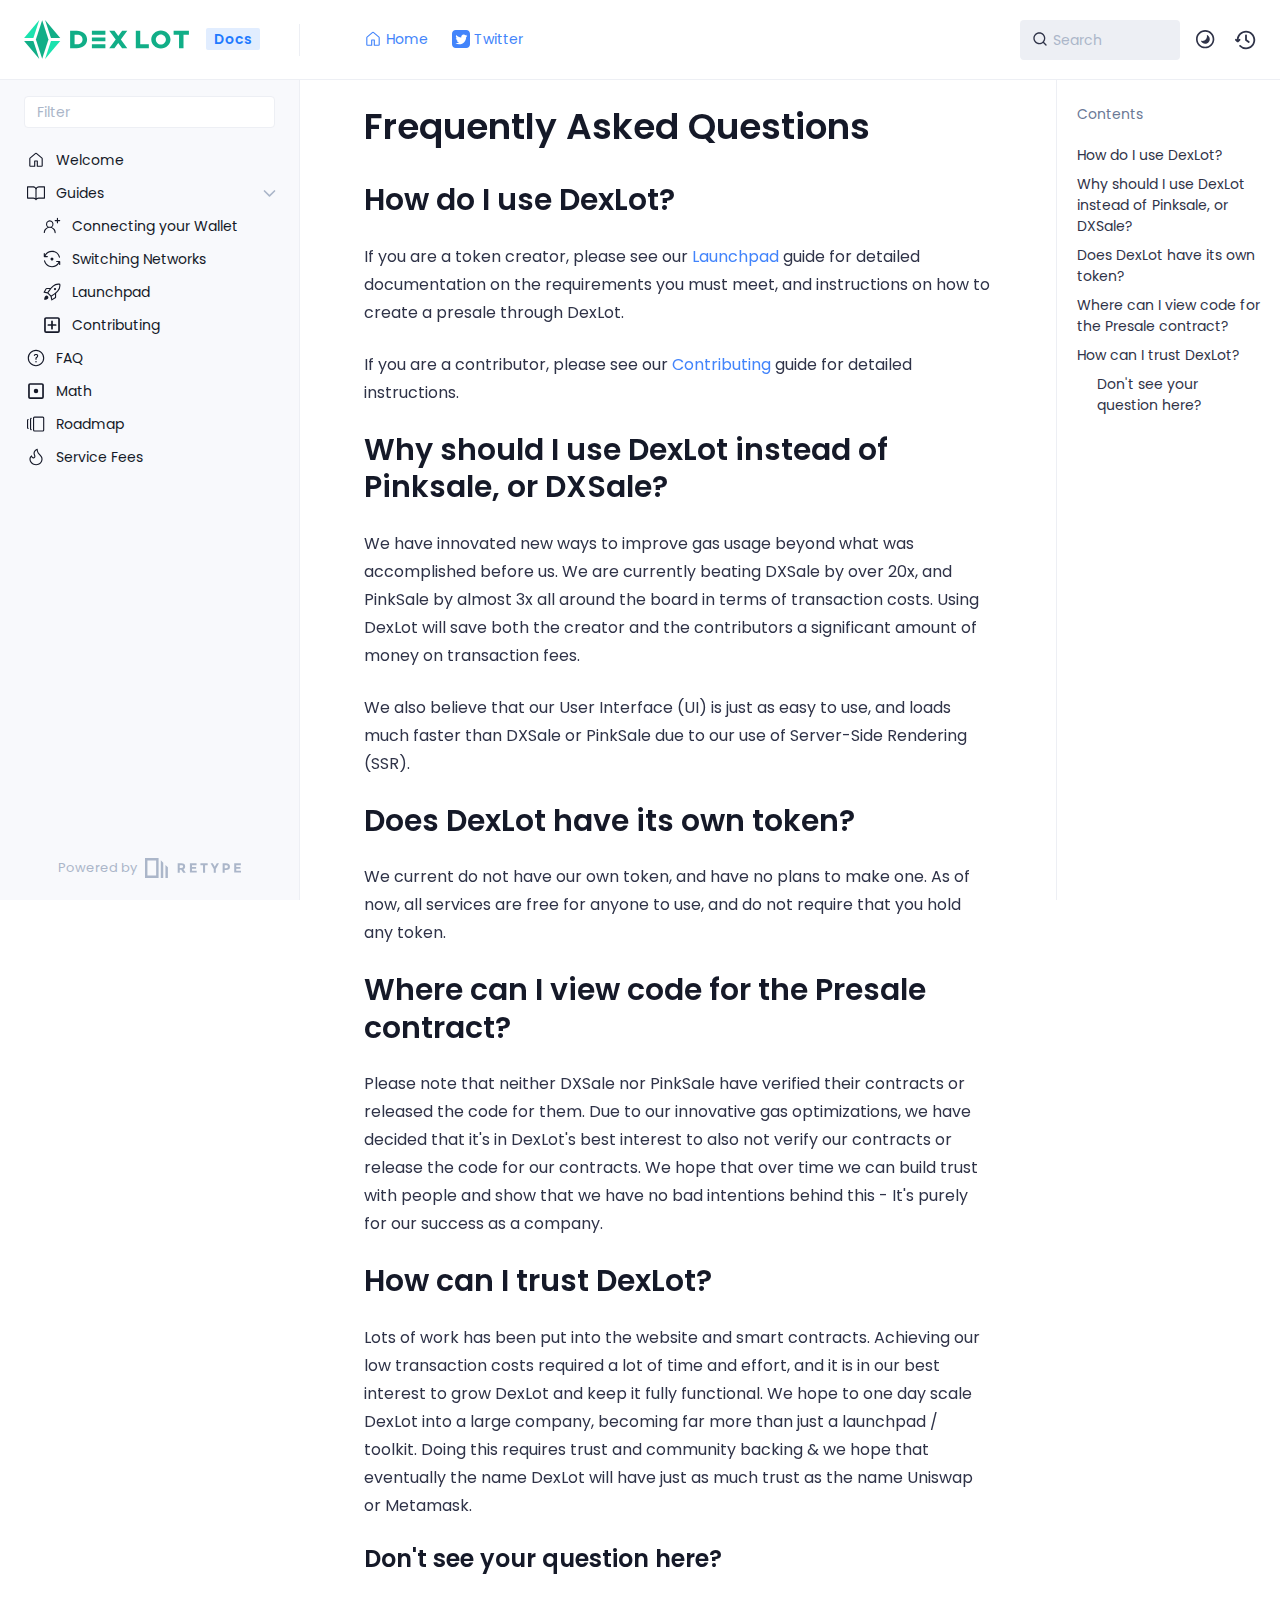
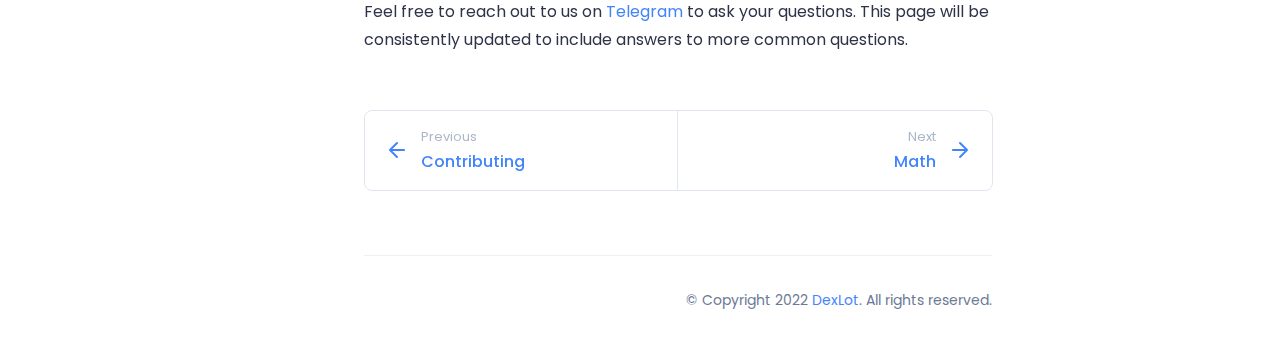
==== faq/index.html @ b924d321 "updates" ====
<!DOCTYPE html>
<html lang="en" class="h-full">
<head>
    <meta charset="utf-8" />
    <meta name="viewport" content="width=device-width,initial-scale=1" />
    <meta name="turbo-cache-control" content="no-cache">

    <!-- Primary Meta Tags -->
    <title>FAQ | DexLot - Docs</title>
    <meta name="title" content="FAQ | DexLot - Docs">
    <meta name="description" content="If you are a token creator, please see our Launchpad guide for detailed documentation on the requirements you must meet, and instructions on how to..." />

    <!-- Open Graph / Facebook -->
    <meta property="og:type" content="website">
    <meta property="og:url" content="https://docs.dexlot.app/faq/">
    <meta property="og:title" content="FAQ | DexLot - Docs">
    <meta property="og:description" content="If you are a token creator, please see our Launchpad guide for detailed documentation on the requirements you must meet, and instructions on how to...">

    <!-- Twitter -->
    <meta property="twitter:card" content="summary_large_image">
    <meta property="twitter:url" content="https://docs.dexlot.app/faq/">
    <meta property="twitter:title" content="FAQ | DexLot - Docs">
    <meta property="twitter:description" content="If you are a token creator, please see our Launchpad guide for detailed documentation on the requirements you must meet, and instructions on how to...">
    
    <script>(function () { var el = document.documentElement, m = localStorage.getItem("doc_theme"), wm = window.matchMedia; if (m === "dark" || (!m && wm && wm("(prefers-color-scheme: dark)").matches)) { el.classList.add("dark") } else { el.classList.remove("dark") } })();</script>

    <link href="/resources/css/retype.css?v=1.11.1.694345576577" rel="stylesheet" data-turbo-track="reload" />

    <script type="text/javascript" src="/resources/js/config.js?v=1.11.1.694345576577" defer data-turbo-track="reload"></script>
    <script type="text/javascript" src="/resources/js/retype.js?v=1.11.1" defer data-turbo-track="reload"></script>
    <script id="lunr-js" type="text/javascript" src="/resources/js/lunr.js?v=1.11.1.694345576577" defer></script>
</head>
    <body>
        <div id="docs-app" class="relative text-base antialiased text-gray-700 bg-white font-body dark:bg-dark-850 dark:text-dark-300">
    <div class="absolute bottom-0 left-0 bg-gray-100 dark:bg-dark-800" style="top: 5rem; right: 50%"></div>

    <header id="docs-site-header" class="sticky top-0 z-30 flex w-full h-16 bg-white border-b border-gray-200 md:h-20 dark:bg-dark-850 dark:border-dark-650">
    <div class="container relative flex items-center justify-between flex-grow pr-6 md:justify-start">
        <!-- Mobile menu button skeleton -->
        <button v-cloak class="skeleton docs-mobile-menu-button flex items-center justify-center flex-shrink-0 overflow-hidden dark:text-white focus:outline-none rounded-full w-10 h-10 ml-3.5 md:hidden"><svg xmlns="http://www.w3.org/2000/svg" class="mb-px flex-shrink-0" width="24" height="24" viewBox="0 0 24 24" role="presentation" style="margin-bottom: 0px;"><g fill="currentColor"><path d="M2 4h20v2H2zM2 11h20v2H2zM2 18h20v2H2z"></path></g></svg></button>
        <div v-cloak id="docs-sidebar-toggle"></div>

        <!-- Logo -->
        <div class="flex items-center justify-between h-full py-2 md:w-75">
            <div class="flex items-center px-2 md:px-6">
                <a id="docs-site-logo" href="/" class="flex items-center leading-snug text-2xl">
                    <span class="flex-grow-0 flex-shrink-0 overflow-hidden">
                        <img class="max-h-10 dark:hidden md:inline-block" src="/static/logo.svg">
                        <img class="max-h-10 hidden dark:inline-block" src="/static/logo.svg">
                    </span>
                </a><span class="hidden px-2 py-1 ml-4 text-sm font-semibold leading-none text-root-logo-label-text bg-root-logo-label-bg rounded-sm md:inline-block">Docs</span>
            </div>

            <span class="hidden h-8 border-r md:inline-block dark:border-dark-650"></span>
        </div>

        <div class="flex justify-between md:flex-grow">
            <!-- Top Nav -->
            <nav class="hidden md:flex">
    <ul class="flex flex-col mb-4 md:pl-16 md:mb-0 md:flex-row md:items-center">
        <li class="md:mr-6">
            <a class="inline-flex items-center py-2 md:mb-0 text-sm text-gray-400 whitespace-nowrap transition-colors duration-200 ease-linear md:text-blue-500 dark:text-blue-400 hover:text-blue-800 dark:hover:text-blue-200" href="https://dexlot.app">
                <svg xmlns="http://www.w3.org/2000/svg" class="mb-px mr-1" width="18" height="18" viewBox="0 0 24 24" role="presentation">
                    <g fill="currentColor">
                        <path fill-rule="evenodd" d="M11.03 2.59a1.5 1.5 0 011.94 0l7.5 6.363a1.5 1.5 0 01.53 1.144V19.5a1.5 1.5 0 01-1.5 1.5h-5.75a.75.75 0 01-.75-.75V14h-2v6.25a.75.75 0 01-.75.75H4.5A1.5 1.5 0 013 19.5v-9.403c0-.44.194-.859.53-1.144l7.5-6.363zM12 3.734l-7.5 6.363V19.5h5v-6.25a.75.75 0 01.75-.75h3.5a.75.75 0 01.75.75v6.25h5v-9.403L12 3.734z"/>
                    </g>
                </svg>
                <span>Home</span>
            </a>
        </li>
        <li class="md:mr-6">
            <a class="inline-flex items-center py-2 md:mb-0 text-sm text-gray-400 whitespace-nowrap transition-colors duration-200 ease-linear md:text-blue-500 dark:text-blue-400 hover:text-blue-800 dark:hover:text-blue-200" href="https://twitter.com/dexlotapp">
                <svg xmlns="http://www.w3.org/2000/svg" class="mb-px mr-1" width="18" height="18" viewBox="0 0 24 24" role="presentation">
                    <g fill="currentColor">
                        <path d="M19 0h-14c-2.761 0-5 2.239-5 5v14c0 2.761 2.239 5 5 5h14c2.762 0 5-2.239 5-5v-14c0-2.761-2.238-5-5-5zm-.139 9.237c.209 4.617-3.234 9.765-9.33 9.765-1.854 0-3.579-.543-5.032-1.475 1.742.205 3.48-.278 4.86-1.359-1.437-.027-2.649-.976-3.066-2.28.515.098 1.021.069 1.482-.056-1.579-.317-2.668-1.739-2.633-3.26.442.246.949.394 1.486.411-1.461-.977-1.875-2.907-1.016-4.383 1.619 1.986 4.038 3.293 6.766 3.43-.479-2.053 1.08-4.03 3.199-4.03.943 0 1.797.398 2.395 1.037.748-.147 1.451-.42 2.086-.796-.246.767-.766 1.41-1.443 1.816.664-.08 1.297-.256 1.885-.517-.439.656-.996 1.234-1.639 1.697z"/>
                    </g>
                </svg>
                <span>Twitter</span>
            </a>
        </li>
    </ul>
</nav>

            <!-- Header Right Skeleton -->
            <div v-cloak class="flex justify-end flex-grow skeleton">

                <!-- Search input mock -->
                <div class="relative hidden w-40 lg:block lg:max-w-sm lg:ml-auto">
                    <div class="absolute flex items-center justify-center h-full pl-3 dark:text-dark-300">
                        <svg xmlns="http://www.w3.org/2000/svg" class="icon-base" width="16" height="16" viewBox="0 0 24 24" aria-labelledby="icon" role="presentation"  style="margin-bottom: 1px;"><g fill="currentColor" ><path d="M21.71 20.29l-3.68-3.68A8.963 8.963 0 0020 11c0-4.96-4.04-9-9-9s-9 4.04-9 9 4.04 9 9 9c2.12 0 4.07-.74 5.61-1.97l3.68 3.68c.2.19.45.29.71.29s.51-.1.71-.29c.39-.39.39-1.03 0-1.42zM4 11c0-3.86 3.14-7 7-7s7 3.14 7 7c0 1.92-.78 3.66-2.04 4.93-.01.01-.02.01-.02.01-.01.01-.01.01-.01.02A6.98 6.98 0 0111 18c-3.86 0-7-3.14-7-7z" ></path></g></svg>
                    </div>

                    <input class="w-full h-10 transition-colors duration-200 ease-in bg-gray-200 border border-transparent rounded md:text-sm hover:bg-white hover:border-gray-300 focus:outline-none focus:bg-white focus:border-gray-500 dark:bg-dark-600 dark:border-dark-600 placeholder-gray-400 dark:placeholder-dark-400"
                    style="padding: 0.625rem 0.75rem 0.625rem 2rem" type="text" placeholder="Search" />
                </div>

                <!-- Mobile search button mock -->
                <div class="flex items-center justify-center w-10 h-10 lg:hidden">
                    <svg xmlns="http://www.w3.org/2000/svg" class="flex-shrink-0 icon-base" width="20" height="20" viewBox="0 0 24 24" aria-labelledby="icon" role="presentation"  style="margin-bottom: 0px;"><g fill="currentColor" ><path d="M21.71 20.29l-3.68-3.68A8.963 8.963 0 0020 11c0-4.96-4.04-9-9-9s-9 4.04-9 9 4.04 9 9 9c2.12 0 4.07-.74 5.61-1.97l3.68 3.68c.2.19.45.29.71.29s.51-.1.71-.29c.39-.39.39-1.03 0-1.42zM4 11c0-3.86 3.14-7 7-7s7 3.14 7 7c0 1.92-.78 3.66-2.04 4.93-.01.01-.02.01-.02.01-.01.01-.01.01-.01.02A6.98 6.98 0 0111 18c-3.86 0-7-3.14-7-7z" ></path></g></svg>
                </div>

                <!-- Dark mode switch placehokder -->
                <div class="w-10 h-10 lg:ml-2"></div>

                <!-- History button mock -->
                <div class="flex items-center justify-center w-10 h-10" style="margin-right: -0.625rem;">
                    <svg xmlns="http://www.w3.org/2000/svg" class="flex-shrink-0 icon-base" width="22" height="22" viewBox="0 0 24 24" aria-labelledby="icon" role="presentation"  style="margin-bottom: 0px;"><g fill="currentColor" ><g ><path d="M12.01 6.01c-.55 0-1 .45-1 1V12a1 1 0 00.4.8l3 2.22a.985.985 0 001.39-.2.996.996 0 00-.21-1.4l-2.6-1.92V7.01c.02-.55-.43-1-.98-1z"></path><path d="M12.01 1.91c-5.33 0-9.69 4.16-10.05 9.4l-.29-.26a.997.997 0 10-1.34 1.48l1.97 1.79c.19.17.43.26.67.26s.48-.09.67-.26l1.97-1.79a.997.997 0 10-1.34-1.48l-.31.28c.34-4.14 3.82-7.41 8.05-7.41 4.46 0 8.08 3.63 8.08 8.09s-3.63 8.08-8.08 8.08c-2.18 0-4.22-.85-5.75-2.4a.996.996 0 10-1.42 1.4 10.02 10.02 0 007.17 2.99c5.56 0 10.08-4.52 10.08-10.08.01-5.56-4.52-10.09-10.08-10.09z"></path></g></g></svg>
                </div>
            </div>

            <div v-cloak class="flex items-center justify-end flex-grow">
                <div id="docs-mobile-search-button"></div>
                <doc-search-desktop></doc-search-desktop>

                <doc-theme-switch class="lg:ml-2"></doc-theme-switch>
                <doc-history></doc-history>
            </div>
        </div>
    </div>
</header>


    <div class="container relative flex bg-white">
        <!-- Sidebar Skeleton -->
<div v-cloak class="fixed flex flex-col flex-shrink-0 duration-300 ease-in-out bg-gray-100 border-gray-200 sidebar top-20 w-75 border-r h-screen md:sticky transition-transform skeleton dark:bg-dark-800 dark:border-dark-650">

    <!-- Render this div, if config.showSidebarFilter is `true` -->
    <div class="flex items-center h-16 px-6">
        <input class="w-full h-8 px-3 py-2 transition-colors duration-200 ease-linear bg-white border border-gray-200 rounded shadow-none text-sm focus:outline-none focus:border-gray-600 dark:bg-dark-600 dark:border-dark-600" type="text" placeholder="Filter" />
    </div>

    <div class="pl-6 mb-4 mt-1">
        <div class="w-32 h-3 mb-4 bg-gray-200 rounded-full loading dark:bg-dark-600"></div>
        <div class="w-48 h-3 mb-4 bg-gray-200 rounded-full loading dark:bg-dark-600"></div>
        <div class="w-40 h-3 mb-4 bg-gray-200 rounded-full loading dark:bg-dark-600"></div>
        <div class="w-32 h-3 mb-4 bg-gray-200 rounded-full loading dark:bg-dark-600"></div>
        <div class="w-48 h-3 mb-4 bg-gray-200 rounded-full loading dark:bg-dark-600"></div>
        <div class="w-40 h-3 mb-4 bg-gray-200 rounded-full loading dark:bg-dark-600"></div>
    </div>


    <div class="flex-shrink-0 mt-auto bg-transparent dark:border-dark-650">
        <a
    class="flex items-center justify-center flex-nowrap h-16 text-gray-400 dark:text-dark-400 hover:text-gray-700 dark:hover:text-dark-300 transition-colors duration-150 ease-in docs-powered-by"
    target="_blank"
    href="https://retype.com/"
    rel="noopener"
>
    <span class="text-xs whitespace-nowrap">Powered by</span>
    <svg xmlns="http://www.w3.org/2000/svg" class="ml-2" fill="currentColor" width="96" height="20" overflow="visible"><path d="M0 0v20h13.59V0H0zm11.15 17.54H2.44V2.46h8.71v15.08zM15.8 20h2.44V4.67L15.8 2.22zM20.45 6.89V20h2.44V9.34z"/><g><path d="M40.16 8.44c0 1.49-.59 2.45-1.75 2.88l2.34 3.32h-2.53l-2.04-2.96h-1.43v2.96h-2.06V5.36h3.5c1.43 0 2.46.24 3.07.73s.9 1.27.9 2.35zm-2.48 1.1c.26-.23.38-.59.38-1.09 0-.5-.13-.84-.4-1.03s-.73-.28-1.39-.28h-1.54v2.75h1.5c.72 0 1.2-.12 1.45-.35zM51.56 5.36V7.2h-4.59v1.91h4.13v1.76h-4.13v1.92h4.74v1.83h-6.79V5.36h6.64zM60.09 7.15v7.48h-2.06V7.15h-2.61V5.36h7.28v1.79h-2.61zM70.81 14.64h-2.06v-3.66l-3.19-5.61h2.23l1.99 3.45 1.99-3.45H74l-3.19 5.61v3.66zM83.99 6.19c.65.55.97 1.4.97 2.55s-.33 1.98-1 2.51-1.68.8-3.04.8h-1.23v2.59h-2.06V5.36h3.26c1.42 0 2.45.28 3.1.83zm-1.51 3.65c.25-.28.37-.69.37-1.22s-.16-.92-.48-1.14c-.32-.23-.82-.34-1.5-.34H79.7v3.12h1.38c.68 0 1.15-.14 1.4-.42zM95.85 5.36V7.2h-4.59v1.91h4.13v1.76h-4.13v1.92H96v1.83h-6.79V5.36h6.64z"/></g></svg>
</a>

    </div>
</div>

<!-- Sidebar component -->
<doc-sidebar v-cloak>
    <template #sidebar-footer>
        <div
            class="flex-shrink-0 mt-auto border-t md:bg-transparent md:border-none dark:border-dark-650"
        >

            <div class="py-3 px-6 md:hidden border-b dark:border-dark-650">
                <nav>
                    <ul class="flex flex-wrap justify-center items-center">
                        <li class="mr-6">
                            <a class="block py-1 text-sm whitespace-nowrap transition-colors duration-200 ease-linear text-blue-500 dark:text-blue-400 hover:text-blue-800 dark:hover:text-blue-200" href="https://dexlot.app">Home</a>
                        </li>
                        <li class="mr-6">
                            <a class="block py-1 text-sm whitespace-nowrap transition-colors duration-200 ease-linear text-blue-500 dark:text-blue-400 hover:text-blue-800 dark:hover:text-blue-200" href="https://twitter.com/dexlotapp">Twitter</a>
                        </li>
                    </ul>
                </nav>
            </div>


            <a
    class="flex items-center justify-center flex-nowrap h-16 text-gray-400 dark:text-dark-400 hover:text-gray-700 dark:hover:text-dark-300 transition-colors duration-150 ease-in docs-powered-by"
    target="_blank"
    href="https://retype.com/"
    rel="noopener"
>
    <span class="text-xs whitespace-nowrap">Powered by</span>
    <svg xmlns="http://www.w3.org/2000/svg" class="ml-2" fill="currentColor" width="96" height="20" overflow="visible"><path d="M0 0v20h13.59V0H0zm11.15 17.54H2.44V2.46h8.71v15.08zM15.8 20h2.44V4.67L15.8 2.22zM20.45 6.89V20h2.44V9.34z"/><g><path d="M40.16 8.44c0 1.49-.59 2.45-1.75 2.88l2.34 3.32h-2.53l-2.04-2.96h-1.43v2.96h-2.06V5.36h3.5c1.43 0 2.46.24 3.07.73s.9 1.27.9 2.35zm-2.48 1.1c.26-.23.38-.59.38-1.09 0-.5-.13-.84-.4-1.03s-.73-.28-1.39-.28h-1.54v2.75h1.5c.72 0 1.2-.12 1.45-.35zM51.56 5.36V7.2h-4.59v1.91h4.13v1.76h-4.13v1.92h4.74v1.83h-6.79V5.36h6.64zM60.09 7.15v7.48h-2.06V7.15h-2.61V5.36h7.28v1.79h-2.61zM70.81 14.64h-2.06v-3.66l-3.19-5.61h2.23l1.99 3.45 1.99-3.45H74l-3.19 5.61v3.66zM83.99 6.19c.65.55.97 1.4.97 2.55s-.33 1.98-1 2.51-1.68.8-3.04.8h-1.23v2.59h-2.06V5.36h3.26c1.42 0 2.45.28 3.1.83zm-1.51 3.65c.25-.28.37-.69.37-1.22s-.16-.92-.48-1.14c-.32-.23-.82-.34-1.5-.34H79.7v3.12h1.38c.68 0 1.15-.14 1.4-.42zM95.85 5.36V7.2h-4.59v1.91h4.13v1.76h-4.13v1.92H96v1.83h-6.79V5.36h6.64z"/></g></svg>
</a>

        </div>
    </template>
</doc-sidebar>


        <div class="flex-grow min-w-0 dark:bg-dark-850">
            <!-- Render "toolbar" template here on api pages --><!-- Render page content -->
            <div class="flex">
    <div class="flex-grow min-w-0 px-6 md:px-16">
        <main class="relative pt-6 pb-16">
            <div class="docs-markdown" id="docs-content">
                <!-- Rendered if sidebar right is enabled -->
                <div id="docs-sidebar-right-toggle"></div>
               
                <!-- Page content  -->
<doc-anchor-target id="frequently-asked-questions" class="break-words">
    <h1>
        <doc-anchor-trigger class="header-anchor-trigger" to="#frequently-asked-questions">#</doc-anchor-trigger>
        <span>Frequently Asked Questions</span>
    </h1>
</doc-anchor-target>
<doc-anchor-target id="how-do-i-use-dexlot">
    <h2>
        <doc-anchor-trigger class="header-anchor-trigger" to="#how-do-i-use-dexlot">#</doc-anchor-trigger>
        <span>How do I use DexLot?</span>
    </h2>
</doc-anchor-target>
<p>If you are a token creator, please see our <a href="../guides/launchpad/">Launchpad</a> guide for detailed documentation on the requirements you must meet, and instructions on how to create a presale through DexLot.</p>
<p>If you are a contributor, please see our <a href="../guides/contributing/">Contributing</a> guide for detailed instructions.</p>
<doc-anchor-target id="why-should-i-use-dexlot-instead-of-pinksale-or-dxsale">
    <h2>
        <doc-anchor-trigger class="header-anchor-trigger" to="#why-should-i-use-dexlot-instead-of-pinksale-or-dxsale">#</doc-anchor-trigger>
        <span>Why should I use DexLot instead of Pinksale, or DXSale?</span>
    </h2>
</doc-anchor-target>
<p>We have innovated new ways to improve gas usage beyond what was accomplished before us. We are currently beating DXSale by over 20x, and PinkSale by almost 3x all around the board in terms of transaction costs. Using DexLot will save both the creator and the contributors a significant amount of money on transaction fees.</p>
<p>We also believe that our User Interface (UI) is just as easy to use, and loads much faster than DXSale or PinkSale due to our use of Server-Side Rendering (SSR).</p>
<doc-anchor-target id="does-dexlot-have-its-own-token">
    <h2>
        <doc-anchor-trigger class="header-anchor-trigger" to="#does-dexlot-have-its-own-token">#</doc-anchor-trigger>
        <span>Does DexLot have its own token?</span>
    </h2>
</doc-anchor-target>
<p>We current do not have our own token, and have no plans to make one. As of now, all services are free for anyone to use, and do not require that you hold any token.</p>
<doc-anchor-target id="where-can-i-view-code-for-the-presale-contract">
    <h2>
        <doc-anchor-trigger class="header-anchor-trigger" to="#where-can-i-view-code-for-the-presale-contract">#</doc-anchor-trigger>
        <span>Where can I view code for the Presale contract?</span>
    </h2>
</doc-anchor-target>
<p>Please note that neither DXSale nor PinkSale have verified their contracts or released the code for them. Due to our innovative gas optimizations, we have decided that it&#x27;s in DexLot&#x27;s best interest to also not verify our contracts or release the code for our contracts. We hope that over time we can build trust with people and show that we have no bad intentions behind this - It&#x27;s purely for our success as a company.</p>
<doc-anchor-target id="how-can-i-trust-dexlot">
    <h2>
        <doc-anchor-trigger class="header-anchor-trigger" to="#how-can-i-trust-dexlot">#</doc-anchor-trigger>
        <span>How can I trust DexLot?</span>
    </h2>
</doc-anchor-target>
<p>Lots of work has been put into the website and smart contracts. Achieving our low transaction costs required a lot of time and effort, and it is in our best interest to grow DexLot and keep it fully functional. We hope to one day scale DexLot into a large company, becoming far more than just a launchpad / toolkit. Doing this requires trust and community backing &amp; we hope that eventually the name DexLot will have just as much trust as the name Uniswap or Metamask.</p>
<doc-anchor-target id="dont-see-your-question-here">
    <h3>
        <doc-anchor-trigger class="header-anchor-trigger" to="#dont-see-your-question-here">#</doc-anchor-trigger>
        <span>Don&#x27;t see your question here?</span>
    </h3>
</doc-anchor-target>
<p>Feel free to reach out to us on <a href="https://t.me/dexlot">Telegram</a> to ask your questions. This page will be consistently updated to include answers to more common questions.</p>




                <!-- Required only on API pages -->
                <doc-toolbar-member-filter-no-results />
            </div>

            
<nav class="flex mt-14">
    <div class="w-1/2">
        <a class="px-5 py-4 h-full flex items-center break-all md:break-normal font-medium text-blue-500 dark:text-blue-400 border border-gray-300 hover:border-gray-400 dark:border-dark-650 dark:hover:border-dark-450 rounded-l-lg transition-colors duration-150 relative hover:z-5" href="/guides/contributing/">
            <svg xmlns="http://www.w3.org/2000/svg" class="mr-3" width="24" height="24" viewBox="0 0 24 24" fill="currentColor" overflow="visible"><path d="M19 11H7.41l5.29-5.29a.996.996 0 10-1.41-1.41l-7 7a1 1 0 000 1.42l7 7a1.024 1.024 0 001.42-.01.996.996 0 000-1.41L7.41 13H19c.55 0 1-.45 1-1s-.45-1-1-1z" /><path fill="none" d="M0 0h24v24H0z" /></svg>
            <span>
                <span class="block text-xs font-normal text-gray-400 dark:text-dark-400">Previous</span>
                <span class="block mt-1">Contributing</span>
            </span>
        </a>
    </div>

    <div class="w-1/2">
        <a class="px-5 py-4 -mx-px h-full flex items-center justify-end break-all md:break-normal font-medium text-blue-500 dark:text-blue-400 border border-gray-300 hover:border-gray-400 dark:border-dark-650 dark:hover:border-dark-450 rounded-r-lg transition-colors duration-150 relative hover:z-5" href="/math/">
            <span>
                <span class="block text-xs font-normal text-right text-gray-400 dark:text-dark-400">Next</span>
                <span class="block mt-1">Math</span>
            </span>
            <svg xmlns="http://www.w3.org/2000/svg" class="ml-3" width="24" height="24" viewBox="0 0 24 24" fill="currentColor" overflow="visible"><path d="M19.92 12.38a1 1 0 00-.22-1.09l-7-7a.996.996 0 10-1.41 1.41l5.3 5.3H5c-.55 0-1 .45-1 1s.45 1 1 1h11.59l-5.29 5.29a.996.996 0 000 1.41c.19.2.44.3.7.3s.51-.1.71-.29l7-7c.09-.09.16-.21.21-.33z" /><path fill="none" d="M0 0h24v24H0z" /></svg>
        </a>
    </div>
</nav>


        </main>

        <div class="border-t dark:border-dark-650 pt-6 mb-8">
            <footer class="flex flex-wrap items-center justify-between">
    <div>
        <ul class="flex flex-wrap items-center text-sm">
</ul>

    </div>
    <div class="docs-copyright py-2 text-gray-500 dark:text-dark-350 text-sm leading-relaxed"><p>© Copyright 2022 <a href="https://dexlot.app">DexLot</a>. All rights reserved.</p>
</div>
</footer>

        </div>
    </div>
    
    <!-- Rendered if sidebar right is enabled -->
    <!-- Sidebar right skeleton-->
    <div v-cloak class="fixed top-0 bottom-0 right-0 transform translate-x-full bg-white border-gray-200 lg:sticky lg:border-l lg:flex-shrink-0 lg:pt-6 lg:transform-none lg:w-56 lg:z-0 md:w-72 sidebar-right skeleton dark:bg-dark-850 dark:border-dark-650">
        <div class="pl-5">
            <div class="w-32 h-3 mb-4 bg-gray-200 dark:bg-dark-600 rounded-full loading"></div>
            <div class="w-48 h-3 mb-4 bg-gray-200 dark:bg-dark-600 rounded-full loading"></div>
            <div class="w-40 h-3 mb-4 bg-gray-200 dark:bg-dark-600 rounded-full loading"></div>
        </div>
    </div>
    
    <!-- User should be able to hide sidebar right -->
    <doc-sidebar-right v-cloak></doc-sidebar-right>
</div>

        </div>
    </div>

    <doc-search-mobile></doc-search-mobile>
    <doc-back-to-top></doc-back-to-top>
</div>


        <div id="docs-overlay-target"></div>

        <script>window.__DOCS__ = { "title": "FAQ", icon: "file", hasPrism: false, hasMermaid: false, hasMath: false }</script>
    </body>
</html>
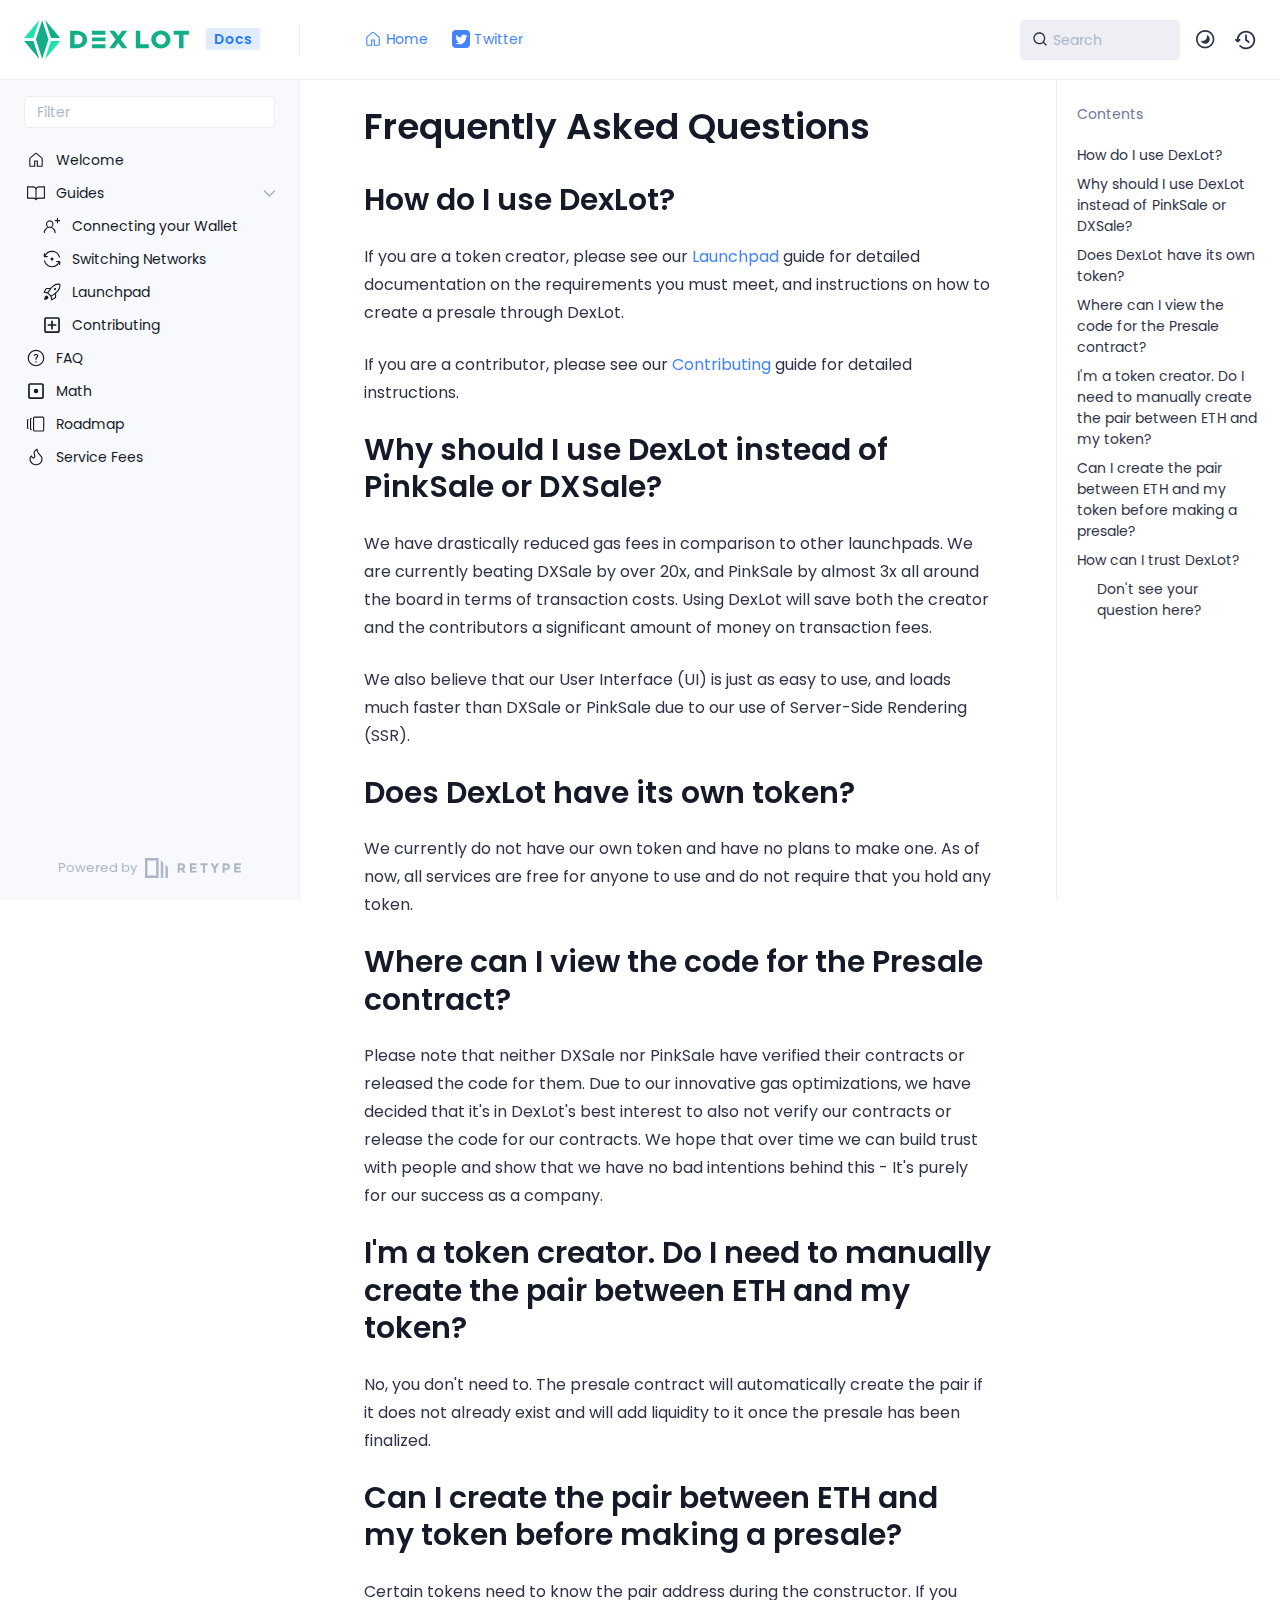
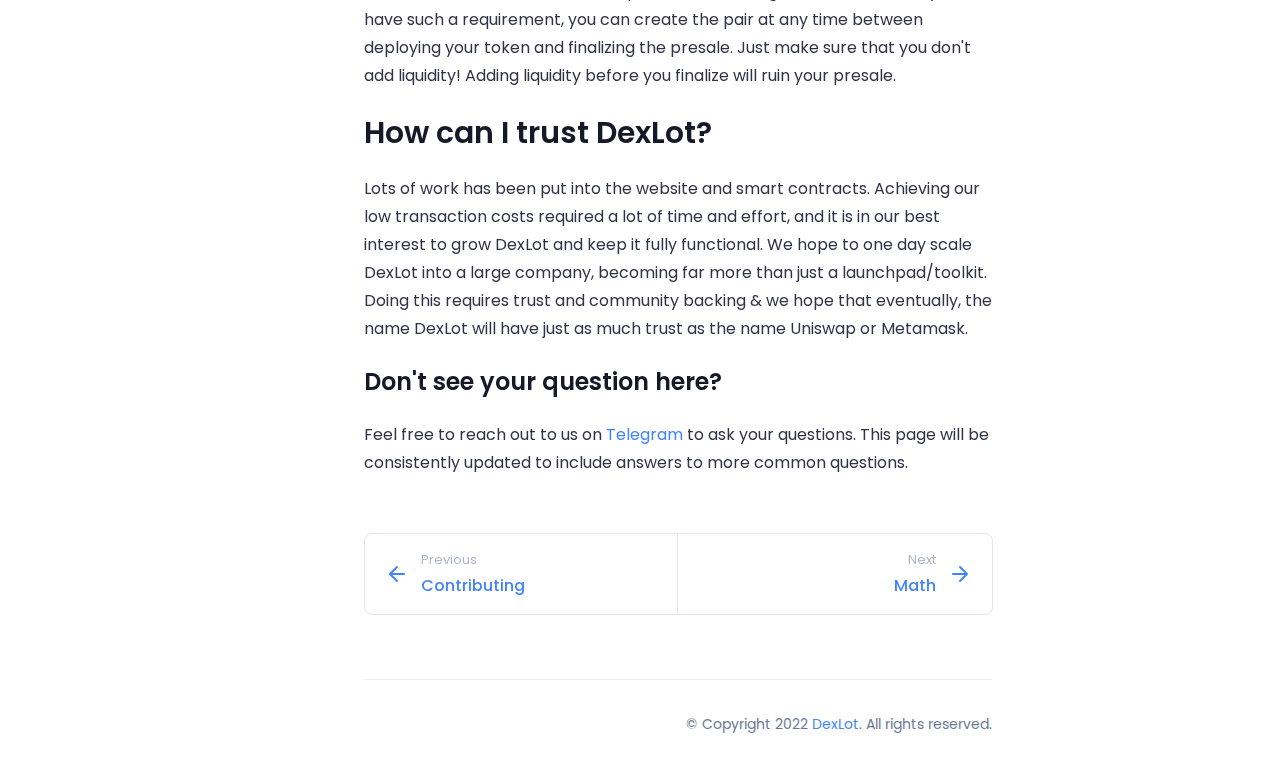
==== commit 36911f39: "Updates" ====
--- a/faq/index.html
+++ b/faq/index.html
@@ -24,11 +24,11 @@
     
     <script>(function () { var el = document.documentElement, m = localStorage.getItem("doc_theme"), wm = window.matchMedia; if (m === "dark" || (!m && wm && wm("(prefers-color-scheme: dark)").matches)) { el.classList.add("dark") } else { el.classList.remove("dark") } })();</script>
 
-    <link href="/resources/css/retype.css?v=1.11.1.694345576577" rel="stylesheet" data-turbo-track="reload" />
-
-    <script type="text/javascript" src="/resources/js/config.js?v=1.11.1.694345576577" defer data-turbo-track="reload"></script>
+    <link href="/resources/css/retype.css?v=1.11.1.694777339129" rel="stylesheet" data-turbo-track="reload" />
+
+    <script type="text/javascript" src="/resources/js/config.js?v=1.11.1.694777339129" defer data-turbo-track="reload"></script>
     <script type="text/javascript" src="/resources/js/retype.js?v=1.11.1" defer data-turbo-track="reload"></script>
-    <script id="lunr-js" type="text/javascript" src="/resources/js/lunr.js?v=1.11.1.694345576577" defer></script>
+    <script id="lunr-js" type="text/javascript" src="/resources/js/lunr.js?v=1.11.1.694777339129" defer></script>
 </head>
     <body>
         <div id="docs-app" class="relative text-base antialiased text-gray-700 bg-white font-body dark:bg-dark-850 dark:text-dark-300">
@@ -216,10 +216,10 @@
 <doc-anchor-target id="why-should-i-use-dexlot-instead-of-pinksale-or-dxsale">
     <h2>
         <doc-anchor-trigger class="header-anchor-trigger" to="#why-should-i-use-dexlot-instead-of-pinksale-or-dxsale">#</doc-anchor-trigger>
-        <span>Why should I use DexLot instead of Pinksale, or DXSale?</span>
-    </h2>
-</doc-anchor-target>
-<p>We have innovated new ways to improve gas usage beyond what was accomplished before us. We are currently beating DXSale by over 20x, and PinkSale by almost 3x all around the board in terms of transaction costs. Using DexLot will save both the creator and the contributors a significant amount of money on transaction fees.</p>
+        <span>Why should I use DexLot instead of PinkSale or DXSale?</span>
+    </h2>
+</doc-anchor-target>
+<p>We have drastically reduced gas fees in comparison to other launchpads. We are currently beating DXSale by over 20x, and PinkSale by almost 3x all around the board in terms of transaction costs. Using DexLot will save both the creator and the contributors a significant amount of money on transaction fees.</p>
 <p>We also believe that our User Interface (UI) is just as easy to use, and loads much faster than DXSale or PinkSale due to our use of Server-Side Rendering (SSR).</p>
 <doc-anchor-target id="does-dexlot-have-its-own-token">
     <h2>
@@ -227,21 +227,35 @@
         <span>Does DexLot have its own token?</span>
     </h2>
 </doc-anchor-target>
-<p>We current do not have our own token, and have no plans to make one. As of now, all services are free for anyone to use, and do not require that you hold any token.</p>
-<doc-anchor-target id="where-can-i-view-code-for-the-presale-contract">
-    <h2>
-        <doc-anchor-trigger class="header-anchor-trigger" to="#where-can-i-view-code-for-the-presale-contract">#</doc-anchor-trigger>
-        <span>Where can I view code for the Presale contract?</span>
+<p>We currently do not have our own token and have no plans to make one. As of now, all services are free for anyone to use and do not require that you hold any token.</p>
+<doc-anchor-target id="where-can-i-view-the-code-for-the-presale-contract">
+    <h2>
+        <doc-anchor-trigger class="header-anchor-trigger" to="#where-can-i-view-the-code-for-the-presale-contract">#</doc-anchor-trigger>
+        <span>Where can I view the code for the Presale contract?</span>
     </h2>
 </doc-anchor-target>
 <p>Please note that neither DXSale nor PinkSale have verified their contracts or released the code for them. Due to our innovative gas optimizations, we have decided that it&#x27;s in DexLot&#x27;s best interest to also not verify our contracts or release the code for our contracts. We hope that over time we can build trust with people and show that we have no bad intentions behind this - It&#x27;s purely for our success as a company.</p>
+<doc-anchor-target id="im-a-token-creator-do-i-need-to-manually-create-the-pair-between-eth-and-my-token">
+    <h2>
+        <doc-anchor-trigger class="header-anchor-trigger" to="#im-a-token-creator-do-i-need-to-manually-create-the-pair-between-eth-and-my-token">#</doc-anchor-trigger>
+        <span>I&#x27;m a token creator. Do I need to manually create the pair between ETH and my token?</span>
+    </h2>
+</doc-anchor-target>
+<p>No, you don&#x27;t need to. The presale contract will automatically create the pair if it does not already exist and will add liquidity to it once the presale has been finalized.</p>
+<doc-anchor-target id="can-i-create-the-pair-between-eth-and-my-token-before-making-a-presale">
+    <h2>
+        <doc-anchor-trigger class="header-anchor-trigger" to="#can-i-create-the-pair-between-eth-and-my-token-before-making-a-presale">#</doc-anchor-trigger>
+        <span>Can I create the pair between ETH and my token before making a presale?</span>
+    </h2>
+</doc-anchor-target>
+<p>Certain tokens need to know the pair address during the constructor. If you have such a requirement, you can create the pair at any time between deploying your token and finalizing the presale. Just make sure that you don&#x27;t add liquidity! Adding liquidity before you finalize will ruin your presale.</p>
 <doc-anchor-target id="how-can-i-trust-dexlot">
     <h2>
         <doc-anchor-trigger class="header-anchor-trigger" to="#how-can-i-trust-dexlot">#</doc-anchor-trigger>
         <span>How can I trust DexLot?</span>
     </h2>
 </doc-anchor-target>
-<p>Lots of work has been put into the website and smart contracts. Achieving our low transaction costs required a lot of time and effort, and it is in our best interest to grow DexLot and keep it fully functional. We hope to one day scale DexLot into a large company, becoming far more than just a launchpad / toolkit. Doing this requires trust and community backing &amp; we hope that eventually the name DexLot will have just as much trust as the name Uniswap or Metamask.</p>
+<p>Lots of work has been put into the website and smart contracts. Achieving our low transaction costs required a lot of time and effort, and it is in our best interest to grow DexLot and keep it fully functional. We hope to one day scale DexLot into a large company, becoming far more than just a launchpad/toolkit. Doing this requires trust and community backing &amp; we hope that eventually, the name DexLot will have just as much trust as the name Uniswap or Metamask.</p>
 <doc-anchor-target id="dont-see-your-question-here">
     <h3>
         <doc-anchor-trigger class="header-anchor-trigger" to="#dont-see-your-question-here">#</doc-anchor-trigger>
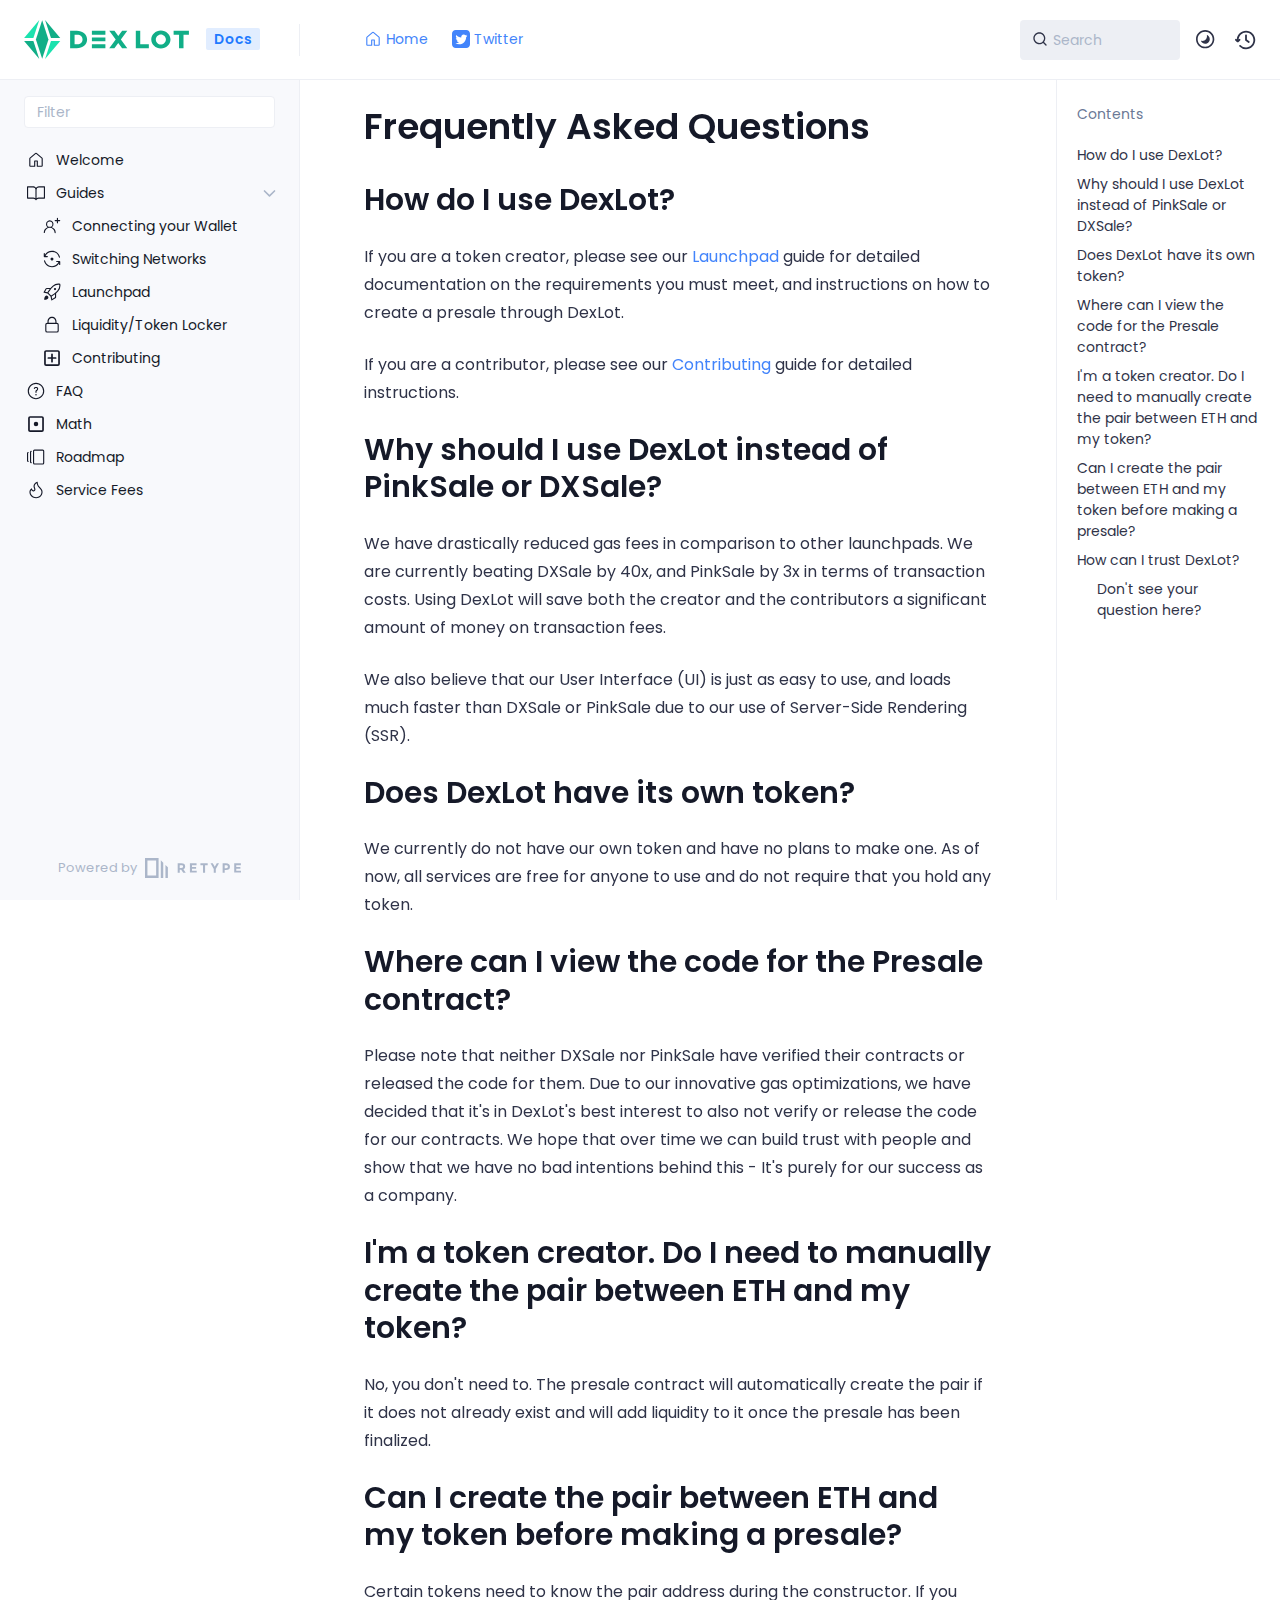
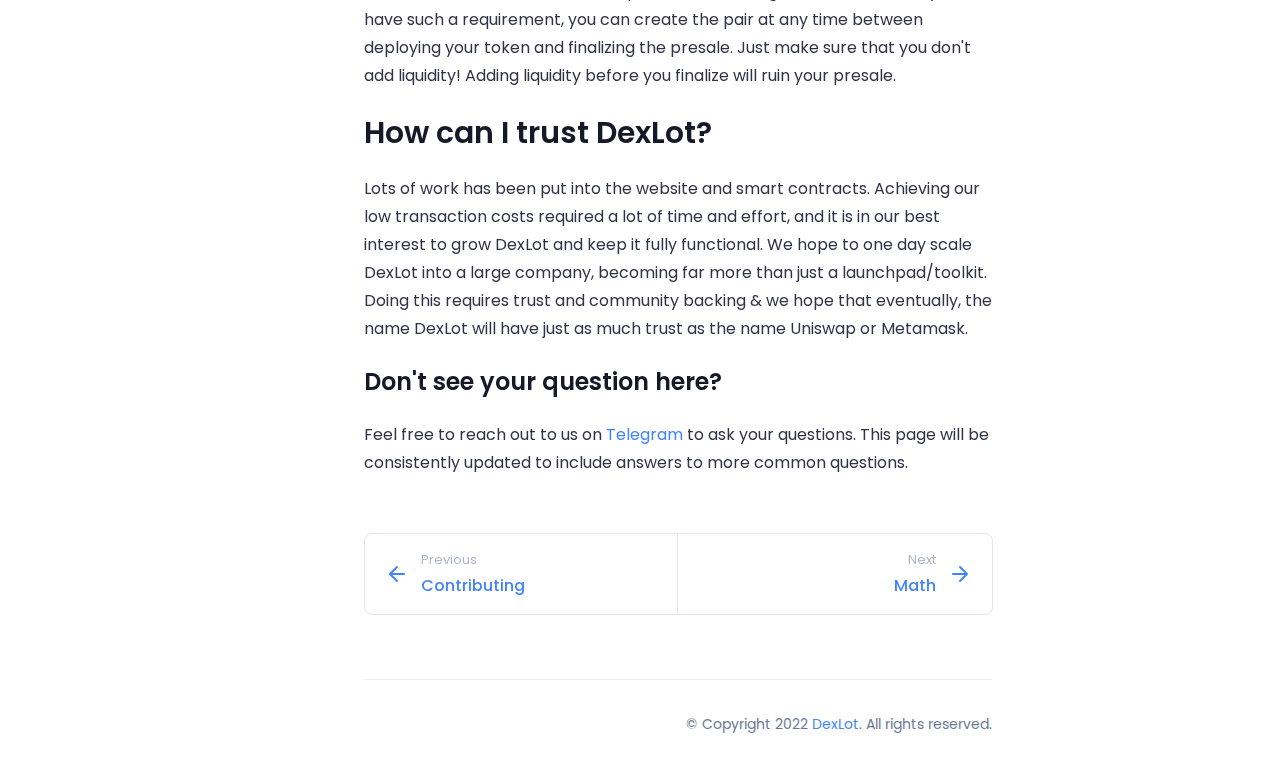
==== commit 4c3d0970: "Updates" ====
--- a/faq/index.html
+++ b/faq/index.html
@@ -24,11 +24,11 @@
     
     <script>(function () { var el = document.documentElement, m = localStorage.getItem("doc_theme"), wm = window.matchMedia; if (m === "dark" || (!m && wm && wm("(prefers-color-scheme: dark)").matches)) { el.classList.add("dark") } else { el.classList.remove("dark") } })();</script>
 
-    <link href="/resources/css/retype.css?v=1.11.1.694777339129" rel="stylesheet" data-turbo-track="reload" />
-
-    <script type="text/javascript" src="/resources/js/config.js?v=1.11.1.694777339129" defer data-turbo-track="reload"></script>
+    <link href="/resources/css/retype.css?v=1.11.1.695150261332" rel="stylesheet" data-turbo-track="reload" />
+
+    <script type="text/javascript" src="/resources/js/config.js?v=1.11.1.695150261332" defer data-turbo-track="reload"></script>
     <script type="text/javascript" src="/resources/js/retype.js?v=1.11.1" defer data-turbo-track="reload"></script>
-    <script id="lunr-js" type="text/javascript" src="/resources/js/lunr.js?v=1.11.1.694777339129" defer></script>
+    <script id="lunr-js" type="text/javascript" src="/resources/js/lunr.js?v=1.11.1.695150261332" defer></script>
 </head>
     <body>
         <div id="docs-app" class="relative text-base antialiased text-gray-700 bg-white font-body dark:bg-dark-850 dark:text-dark-300">
@@ -219,7 +219,7 @@
         <span>Why should I use DexLot instead of PinkSale or DXSale?</span>
     </h2>
 </doc-anchor-target>
-<p>We have drastically reduced gas fees in comparison to other launchpads. We are currently beating DXSale by over 20x, and PinkSale by almost 3x all around the board in terms of transaction costs. Using DexLot will save both the creator and the contributors a significant amount of money on transaction fees.</p>
+<p>We have drastically reduced gas fees in comparison to other launchpads. We are currently beating DXSale by 40x, and PinkSale by  3x in terms of transaction costs. Using DexLot will save both the creator and the contributors a significant amount of money on transaction fees.</p>
 <p>We also believe that our User Interface (UI) is just as easy to use, and loads much faster than DXSale or PinkSale due to our use of Server-Side Rendering (SSR).</p>
 <doc-anchor-target id="does-dexlot-have-its-own-token">
     <h2>
@@ -234,7 +234,7 @@
         <span>Where can I view the code for the Presale contract?</span>
     </h2>
 </doc-anchor-target>
-<p>Please note that neither DXSale nor PinkSale have verified their contracts or released the code for them. Due to our innovative gas optimizations, we have decided that it&#x27;s in DexLot&#x27;s best interest to also not verify our contracts or release the code for our contracts. We hope that over time we can build trust with people and show that we have no bad intentions behind this - It&#x27;s purely for our success as a company.</p>
+<p>Please note that neither DXSale nor PinkSale have verified their contracts or released the code for them. Due to our innovative gas optimizations, we have decided that it&#x27;s in DexLot&#x27;s best interest to also not verify or release the code for our contracts. We hope that over time we can build trust with people and show that we have no bad intentions behind this - It&#x27;s purely for our success as a company.</p>
 <doc-anchor-target id="im-a-token-creator-do-i-need-to-manually-create-the-pair-between-eth-and-my-token">
     <h2>
         <doc-anchor-trigger class="header-anchor-trigger" to="#im-a-token-creator-do-i-need-to-manually-create-the-pair-between-eth-and-my-token">#</doc-anchor-trigger>
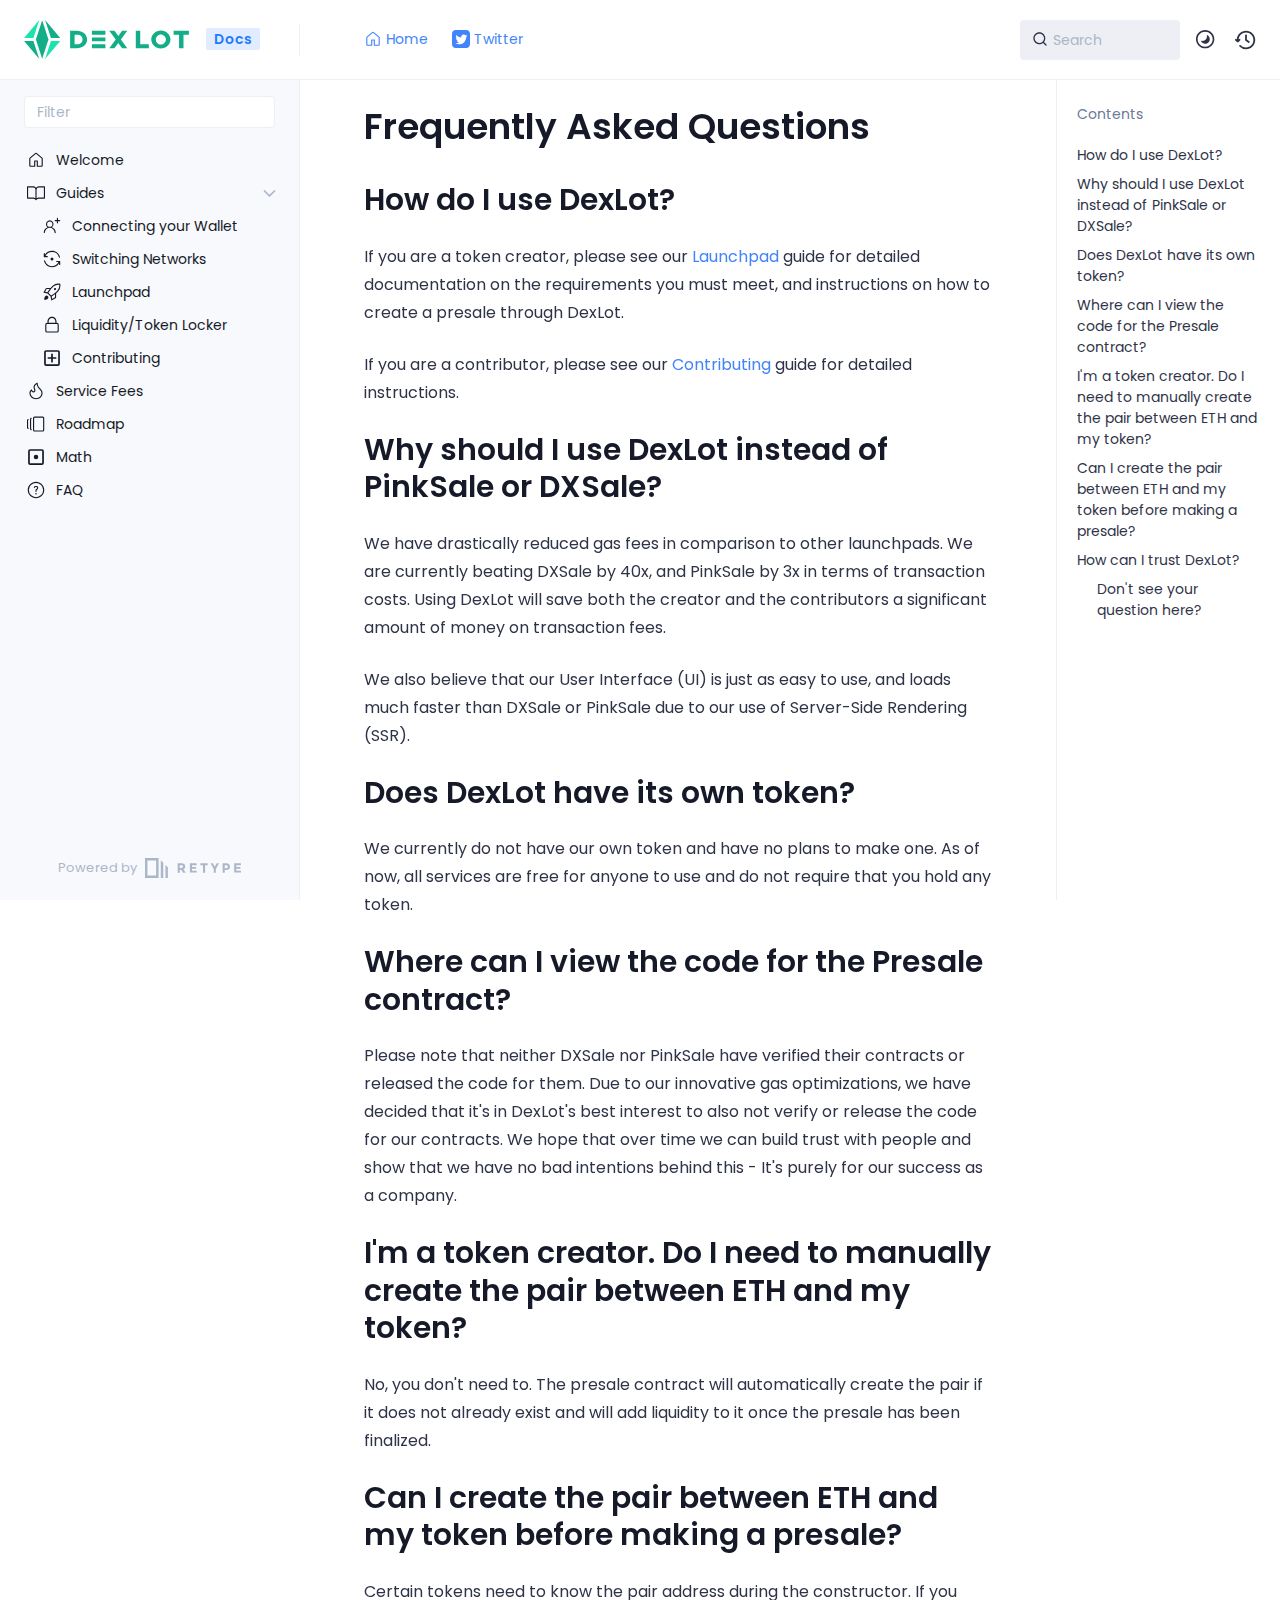
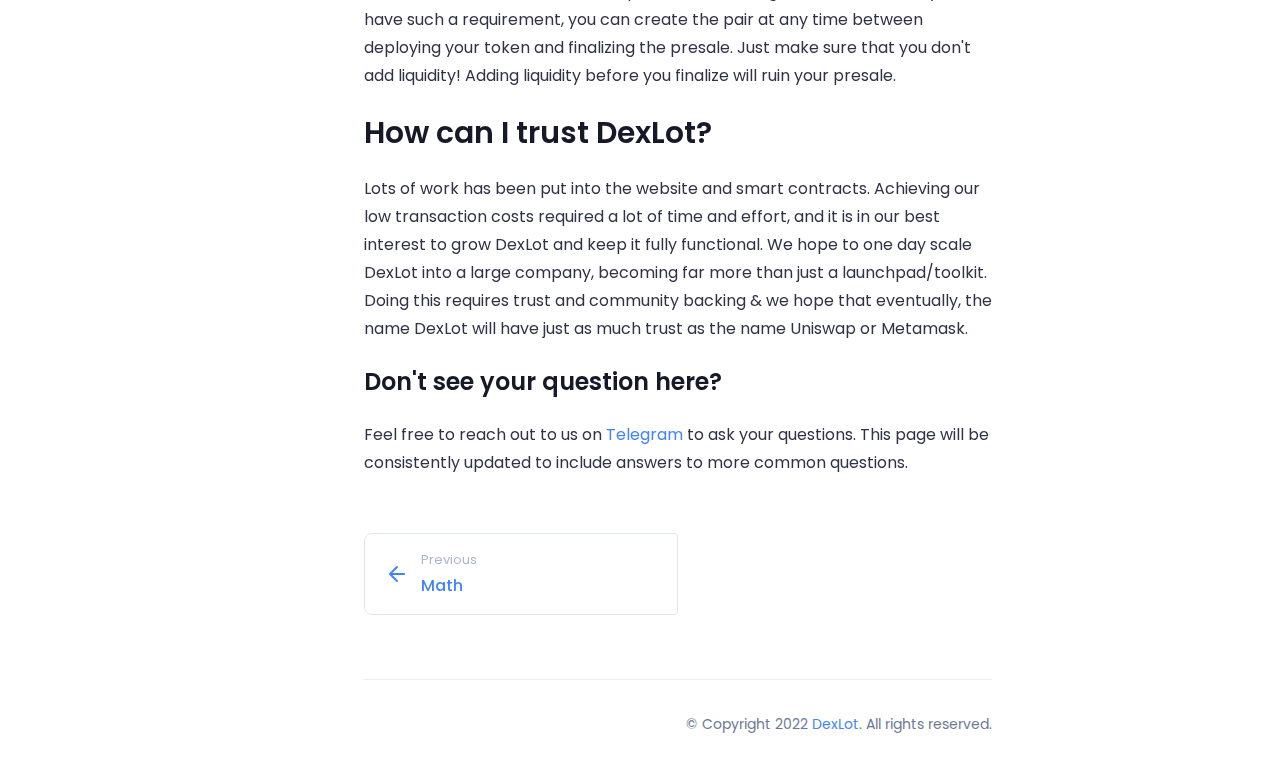
==== commit 313b1834: "Updates" ====
--- a/faq/index.html
+++ b/faq/index.html
@@ -24,11 +24,11 @@
     
     <script>(function () { var el = document.documentElement, m = localStorage.getItem("doc_theme"), wm = window.matchMedia; if (m === "dark" || (!m && wm && wm("(prefers-color-scheme: dark)").matches)) { el.classList.add("dark") } else { el.classList.remove("dark") } })();</script>
 
-    <link href="/resources/css/retype.css?v=1.11.1.695150261332" rel="stylesheet" data-turbo-track="reload" />
-
-    <script type="text/javascript" src="/resources/js/config.js?v=1.11.1.695150261332" defer data-turbo-track="reload"></script>
+    <link href="/resources/css/retype.css?v=1.11.1.696882893098" rel="stylesheet" data-turbo-track="reload" />
+
+    <script type="text/javascript" src="/resources/js/config.js?v=1.11.1.696882893098" defer data-turbo-track="reload"></script>
     <script type="text/javascript" src="/resources/js/retype.js?v=1.11.1" defer data-turbo-track="reload"></script>
-    <script id="lunr-js" type="text/javascript" src="/resources/js/lunr.js?v=1.11.1.695150261332" defer></script>
+    <script id="lunr-js" type="text/javascript" src="/resources/js/lunr.js?v=1.11.1.696882893098" defer></script>
 </head>
     <body>
         <div id="docs-app" class="relative text-base antialiased text-gray-700 bg-white font-body dark:bg-dark-850 dark:text-dark-300">
@@ -274,23 +274,16 @@
             
 <nav class="flex mt-14">
     <div class="w-1/2">
-        <a class="px-5 py-4 h-full flex items-center break-all md:break-normal font-medium text-blue-500 dark:text-blue-400 border border-gray-300 hover:border-gray-400 dark:border-dark-650 dark:hover:border-dark-450 rounded-l-lg transition-colors duration-150 relative hover:z-5" href="/guides/contributing/">
+        <a class="px-5 py-4 h-full flex items-center break-all md:break-normal font-medium text-blue-500 dark:text-blue-400 border border-gray-300 hover:border-gray-400 dark:border-dark-650 dark:hover:border-dark-450 rounded-r rounded-l-lg transition-colors duration-150 relative hover:z-5" href="/math/">
             <svg xmlns="http://www.w3.org/2000/svg" class="mr-3" width="24" height="24" viewBox="0 0 24 24" fill="currentColor" overflow="visible"><path d="M19 11H7.41l5.29-5.29a.996.996 0 10-1.41-1.41l-7 7a1 1 0 000 1.42l7 7a1.024 1.024 0 001.42-.01.996.996 0 000-1.41L7.41 13H19c.55 0 1-.45 1-1s-.45-1-1-1z" /><path fill="none" d="M0 0h24v24H0z" /></svg>
             <span>
                 <span class="block text-xs font-normal text-gray-400 dark:text-dark-400">Previous</span>
-                <span class="block mt-1">Contributing</span>
+                <span class="block mt-1">Math</span>
             </span>
         </a>
     </div>
 
     <div class="w-1/2">
-        <a class="px-5 py-4 -mx-px h-full flex items-center justify-end break-all md:break-normal font-medium text-blue-500 dark:text-blue-400 border border-gray-300 hover:border-gray-400 dark:border-dark-650 dark:hover:border-dark-450 rounded-r-lg transition-colors duration-150 relative hover:z-5" href="/math/">
-            <span>
-                <span class="block text-xs font-normal text-right text-gray-400 dark:text-dark-400">Next</span>
-                <span class="block mt-1">Math</span>
-            </span>
-            <svg xmlns="http://www.w3.org/2000/svg" class="ml-3" width="24" height="24" viewBox="0 0 24 24" fill="currentColor" overflow="visible"><path d="M19.92 12.38a1 1 0 00-.22-1.09l-7-7a.996.996 0 10-1.41 1.41l5.3 5.3H5c-.55 0-1 .45-1 1s.45 1 1 1h11.59l-5.29 5.29a.996.996 0 000 1.41c.19.2.44.3.7.3s.51-.1.71-.29l7-7c.09-.09.16-.21.21-.33z" /><path fill="none" d="M0 0h24v24H0z" /></svg>
-        </a>
     </div>
 </nav>
 
